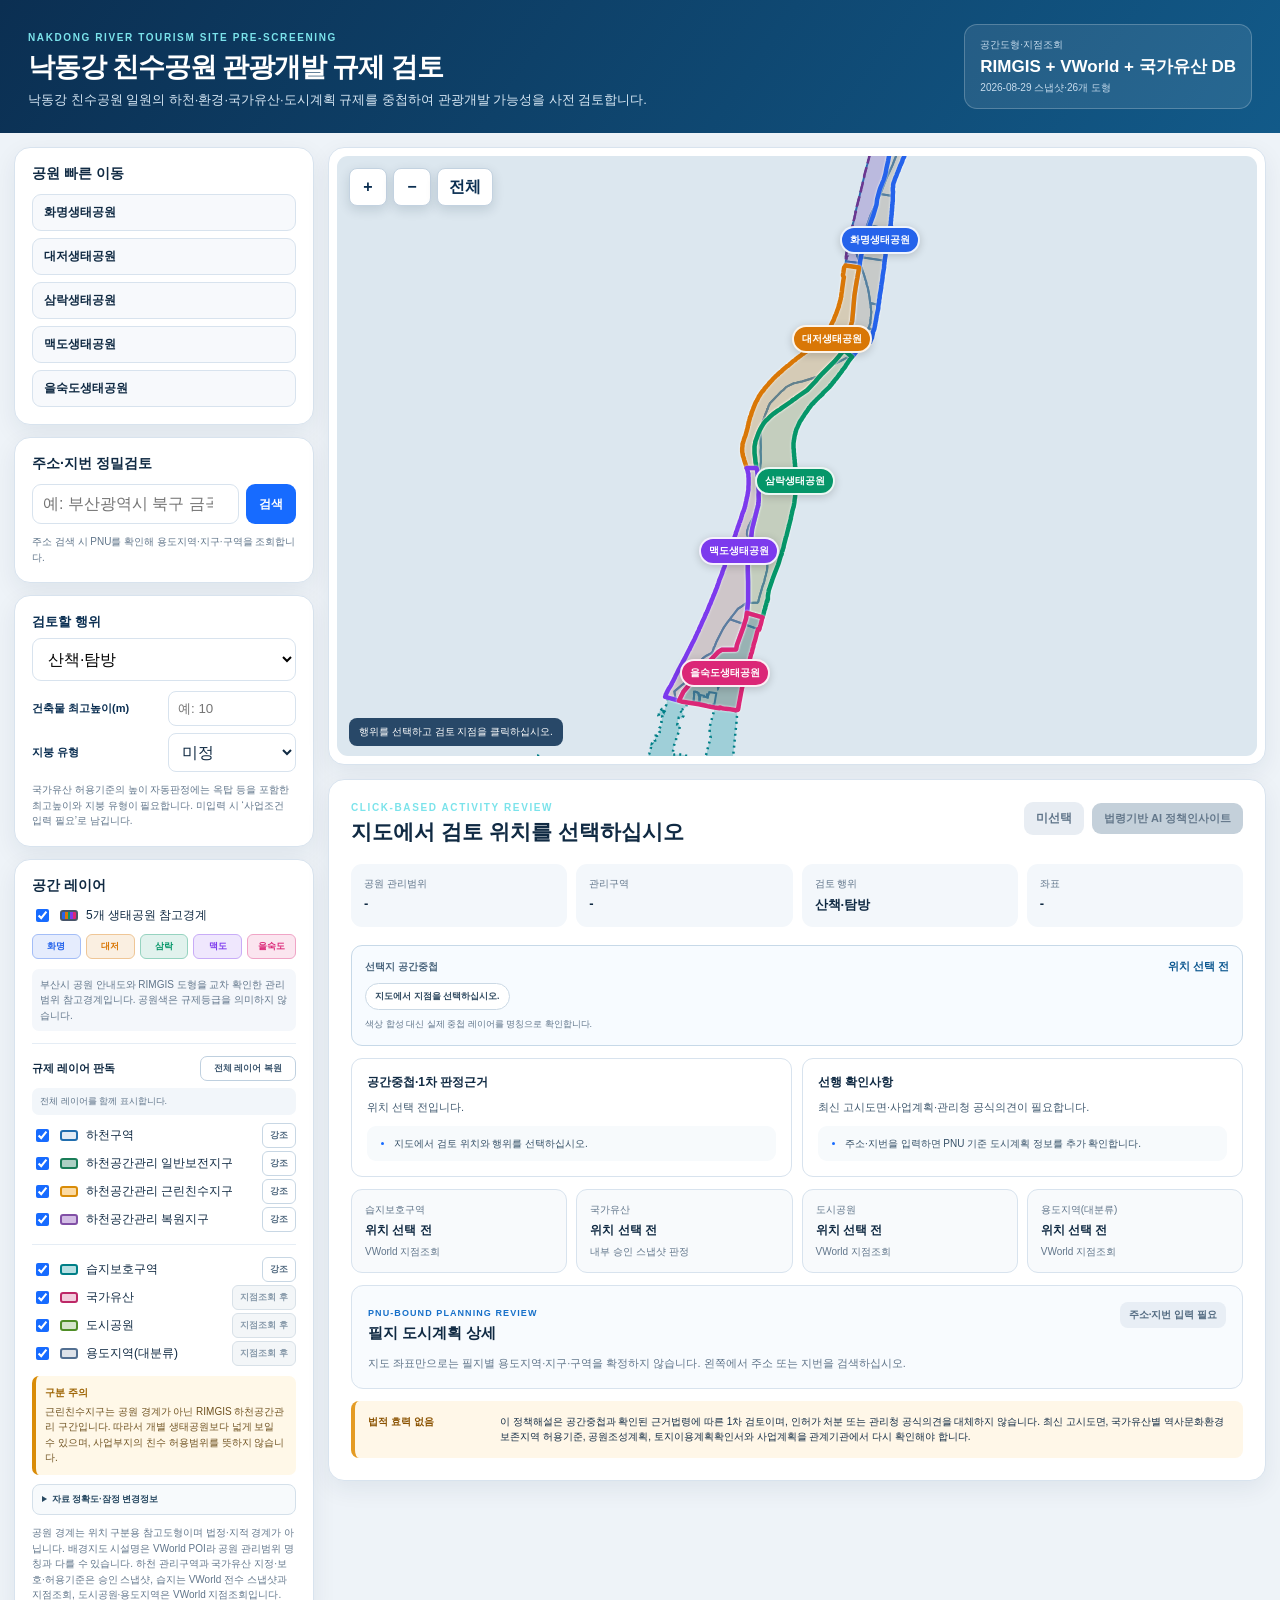
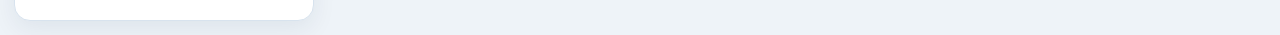
==== src/westbusan/tourism_dashboard/assets/river-map/index.html @ 9e6d9f7a "fix(river): synchronize park layer controls" ====
<!doctype html>
<html lang="ko">
<head>
  <meta charset="utf-8">
  <meta name="viewport" content="width=device-width, initial-scale=1">
  <title>낙동강 친수공원 관광개발 규제 검토</title>
  <link rel="stylesheet" href="map.css?v=20260829-park-layer-v16">
</head>
<body>
  <header class="page-head">
    <div>
      <p class="eyebrow">NAKDONG RIVER TOURISM SITE PRE-SCREENING</p>
      <h1>낙동강 친수공원 관광개발 규제 검토</h1>
      <p>낙동강 친수공원 일원의 하천·환경·국가유산·도시계획 규제를 중첩하여 관광개발 가능성을 사전 검토합니다.</p>
    </div>
    <div class="source-badge"><span>공간도형·지점조회</span><strong>RIMGIS + VWorld + 국가유산 DB</strong><small id="source-date">2026-08-28 RIMGIS 스냅샷</small></div>
  </header>

  <main class="workspace">
    <aside class="controls" aria-label="규제지도 검토조건">
      <section>
        <h2>공원 빠른 이동</h2>
        <div class="park-buttons" role="group" aria-label="낙동강 생태공원">
          <button type="button" data-park="hwamyeong" aria-pressed="false">화명생태공원</button>
          <button type="button" data-park="daejeo" aria-pressed="false">대저생태공원</button>
          <button type="button" data-park="samrak" aria-pressed="false">삼락생태공원</button>
          <button type="button" data-park="maekdo" aria-pressed="false">맥도생태공원</button>
          <button type="button" data-park="eulsukdo" aria-pressed="false">을숙도생태공원</button>
        </div>
      </section>

      <section>
        <h2>주소·지번 정밀검토</h2>
        <div class="parcel-search-row">
          <label class="sr-only" for="parcel-address">부산 주소 또는 지번</label>
          <input id="parcel-address" type="search" maxlength="160" placeholder="예: 부산광역시 북구 금곡동 1511-3">
          <button id="parcel-search" type="button">검색</button>
        </div>
        <p id="parcel-search-state" class="control-help" aria-live="polite">주소 검색 시 PNU를 확인해 용도지역·지구·구역을 조회합니다.</p>
      </section>

      <section>
        <label for="activity-select">검토할 행위</label>
        <select id="activity-select">
          <option value="walking">산책·탐방</option>
          <option value="ecology">생태관찰·복원</option>
          <option value="festival">축제·행사</option>
          <option value="sports">체육·레저</option>
          <option value="camping">야영·캠핑</option>
          <option value="food">판매·음식시설</option>
          <option value="culture">공연·문화시설</option>
          <option value="lodging">숙박시설</option>
          <option value="parking">주차장·진입도로</option>
        </select>
        <div class="project-fields">
          <label for="structure-height">건축물 최고높이(m)</label>
          <input id="structure-height" type="number" min="0" max="1000" step="0.1" inputmode="decimal" placeholder="예: 10">
          <label for="roof-type">지붕 유형</label>
          <select id="roof-type">
            <option value="unknown">미정</option>
            <option value="flat">평지붕</option>
            <option value="sloped">경사지붕</option>
          </select>
        </div>
        <p class="control-help">국가유산 허용기준의 높이 자동판정에는 옥탑 등을 포함한 최고높이와 지붕 유형이 필요합니다. 미입력 시 ‘사업조건 입력 필요’로 남깁니다.</p>
      </section>

      <section>
        <h2>공간 레이어</h2>
        <label class="layer-toggle"><input type="checkbox" data-park-boundary-layer="park_boundary" checked><i class="swatch park-boundaries"></i>5개 생태공원 참고경계</label>
        <div id="park-boundary-legend" class="park-boundary-legend" aria-label="생태공원 색상 범례">
          <span style="--park-color:#2563EB">화명</span>
          <span style="--park-color:#D97706">대저</span>
          <span style="--park-color:#059669">삼락</span>
          <span style="--park-color:#7C3AED">맥도</span>
          <span style="--park-color:#DB2777">을숙도</span>
        </div>
        <p class="control-help park-boundary-help">부산시 공원 안내도와 RIMGIS 도형을 교차 확인한 관리범위 참고경계입니다. 공원색은 규제등급을 의미하지 않습니다.</p>
        <div class="layer-divider" aria-hidden="true"></div>
        <div class="layer-readability-head"><strong>규제 레이어 판독</strong><button id="reset-layer-focus" type="button">전체 레이어 복원</button></div>
        <p id="layer-focus-status" class="layer-focus-status" role="status">전체 레이어를 함께 표시합니다.</p>
        <div class="layer-control-row"><label class="layer-toggle"><input type="checkbox" data-layer="river_area" checked><i class="swatch river"></i>하천구역</label><button type="button" class="layer-focus-button" data-focus-layer="river_area" aria-pressed="false" disabled>강조</button></div>
        <div class="layer-control-row"><label class="layer-toggle"><input type="checkbox" data-layer="general_conservation" checked><i class="swatch conservation"></i>하천공간관리 일반보전지구</label><button type="button" class="layer-focus-button" data-focus-layer="general_conservation" aria-pressed="false" disabled>강조</button></div>
        <div class="layer-control-row"><label class="layer-toggle"><input type="checkbox" data-layer="waterfront" checked><i class="swatch waterfront"></i>하천공간관리 근린친수지구</label><button type="button" class="layer-focus-button" data-focus-layer="waterfront" aria-pressed="false" disabled>강조</button></div>
        <div class="layer-control-row"><label class="layer-toggle"><input type="checkbox" data-layer="restoration" checked><i class="swatch restoration"></i>하천공간관리 복원지구</label><button type="button" class="layer-focus-button" data-focus-layer="restoration" aria-pressed="false" disabled>강조</button></div>
        <div class="layer-divider" aria-hidden="true"></div>
        <div class="layer-control-row"><label class="layer-toggle"><input type="checkbox" data-regulation-layer="wetland" checked><i class="swatch wetland"></i>습지보호구역</label><button type="button" class="layer-focus-button" data-focus-layer="wetland" data-point-layer="true" aria-pressed="false" disabled>지점조회 후</button></div>
        <div class="layer-control-row"><label class="layer-toggle"><input type="checkbox" data-regulation-layer="heritage" checked><i class="swatch heritage"></i>국가유산</label><button type="button" class="layer-focus-button" data-focus-layer="heritage" data-point-layer="true" aria-pressed="false" disabled>지점조회 후</button></div>
        <div class="layer-control-row"><label class="layer-toggle"><input type="checkbox" data-regulation-layer="urban_park" checked><i class="swatch urban-park"></i>도시공원</label><button type="button" class="layer-focus-button" data-focus-layer="urban_park" data-point-layer="true" aria-pressed="false" disabled>지점조회 후</button></div>
        <div class="layer-control-row"><label class="layer-toggle"><input type="checkbox" data-regulation-layer="land_use" checked><i class="swatch land-use"></i>용도지역(대분류)</label><button type="button" class="layer-focus-button" data-focus-layer="land_use" data-point-layer="true" aria-pressed="false" disabled>지점조회 후</button></div>
        <p class="control-help layer-meaning-warning"><strong>구분 주의</strong> 근린친수지구는 공원 경계가 아닌 RIMGIS 하천공간관리 구간입니다. 따라서 개별 생태공원보다 넓게 보일 수 있으며, 사업부지의 친수 허용범위를 뜻하지 않습니다.</p>
        <details class="source-status-details">
          <summary>자료 정확도·잠정 변경정보</summary>
          <p>RIMGIS 도형에는 기준일·고시번호가 없어 법정 최신도면과의 일치 여부를 확정할 수 없습니다. 복원지구는 현재 RIMGIS 1개 면도형을 표시합니다.</p>
          <p><strong>잠정 변경정보:</strong> 낙동강유역환경청 공고 제2024-84호에는 대저·맥도 일부의 친수거점 전환 등 변경 검토·반영 내용이 있으나 정확한 도형은 미확보 상태입니다. 화명 일원의 2024년 말 변경 보도도 도형 미확보로 지도에는 아직 합성하지 않았습니다.</p>
          <p>내부 검토에는 잠정정보를 문구로 사용하고, 최종 고시도형 확보 시 현재 스냅샷을 교체합니다. 습지는 환경부 고시 제2009-34호에 연결된 VWorld 전수경계를 중복 제거해 표시하며, 도시공원·용도지역은 지도 지점 선택 후 반환된 도형만 표시합니다.</p>
        </details>
        <p class="control-help">공원 경계는 위치 구분용 참고도형이며 법정·지적 경계가 아닙니다. 배경지도 시설명은 VWorld POI라 공원 관리범위 명칭과 다를 수 있습니다. 하천 관리구역과 국가유산 지정·보호·허용기준은 승인 스냅샷, 습지는 VWorld 전수 스냅샷과 지점조회, 도시공원·용도지역은 VWorld 지점조회입니다.</p>
      </section>
    </aside>

    <section class="map-column">
      <div class="map-shell">
        <div class="map-toolbar" aria-label="지도 조작">
          <button id="zoom-in" type="button" aria-label="확대">+</button>
          <button id="zoom-out" type="button" aria-label="축소">−</button>
          <button id="zoom-reset" type="button">전체</button>
        </div>
        <div id="river-map" data-tile-template="/tourism/api/vworld/tiles/{z}/{x}/{y}.png" tabindex="0" aria-label="낙동강 생태공원 규제지도">
          <div id="tile-layer" aria-hidden="true"></div>
          <svg id="river-overlay" aria-hidden="true"></svg>
          <svg id="park-boundary-overlay" aria-hidden="true"></svg>
          <svg id="external-regulation-overlay" aria-hidden="true"></svg>
          <div id="park-labels" aria-hidden="true"></div>
          <div id="click-marker" hidden aria-hidden="true"></div>
          <p class="map-instruction">행위를 선택하고 검토 지점을 클릭하십시오.</p>
        </div>
      </div>

      <section class="assessment" aria-live="polite">
        <div class="assessment-head">
          <div><p class="eyebrow">CLICK-BASED ACTIVITY REVIEW</p><h2 id="assessment-title">지도에서 검토 위치를 선택하십시오</h2></div>
          <div class="assessment-actions"><strong id="assessment-grade" class="grade idle">미선택</strong><button id="policy-insight-button" type="button" disabled>법령기반 AI 정책인사이트</button></div>
        </div>
        <div class="assessment-facts">
          <div><span>공원 관리범위</span><strong id="selected-park">-</strong></div>
          <div><span>관리구역</span><strong id="selected-zone">-</strong></div>
          <div><span>검토 행위</span><strong id="selected-activity">산책·탐방</strong></div>
          <div><span>좌표</span><strong id="selected-coordinate">-</strong></div>
        </div>
        <section id="overlap-summary" class="overlap-summary" aria-labelledby="overlap-summary-title">
          <div class="overlap-summary-head"><span id="overlap-summary-title">선택지 공간중첩</span><strong id="overlap-count">위치 선택 전</strong></div>
          <div id="overlap-badges" class="overlap-badges"><span class="overlap-empty">지도에서 지점을 선택하십시오.</span></div>
          <p id="overlap-summary-note">색상 합성 대신 실제 중첩 레이어를 명칭으로 확인합니다.</p>
        </section>
        <div class="assessment-copy">
          <div><h3>공간중첩·1차 판정근거</h3><p id="assessment-reason">위치 선택 전입니다.</p><ul id="assessment-basis-list" class="assessment-support-list"><li>지도에서 검토 위치와 행위를 선택하십시오.</li></ul></div>
          <div><h3>선행 확인사항</h3><p id="assessment-next">최신 고시도면·사업계획·관리청 공식의견이 필요합니다.</p><ul id="assessment-check-list" class="assessment-support-list"><li>주소·지번을 입력하면 PNU 기준 도시계획 정보를 추가 확인합니다.</li></ul></div>
        </div>
        <div id="regulation-results" class="regulation-results" aria-label="규제별 교차조회 결과">
          <article data-regulation-result="wetland"><span>습지보호구역</span><strong>위치 선택 전</strong><small>VWorld 지점조회</small></article>
          <article data-regulation-result="heritage"><span>국가유산</span><strong>위치 선택 전</strong><small>내부 승인 스냅샷 판정</small></article>
          <article data-regulation-result="urban_park"><span>도시공원</span><strong>위치 선택 전</strong><small>VWorld 지점조회</small></article>
          <article data-regulation-result="land_use"><span>용도지역(대분류)</span><strong>위치 선택 전</strong><small>VWorld 지점조회</small></article>
        </div>
        <section class="parcel-planning" aria-labelledby="parcel-planning-title">
          <div class="parcel-planning-head"><div><span>PNU-BOUND PLANNING REVIEW</span><h3 id="parcel-planning-title">필지 도시계획 상세</h3></div><strong id="parcel-planning-status">주소·지번 입력 필요</strong></div>
          <div id="parcel-planning-results" class="parcel-planning-results"><p>지도 좌표만으로는 필지별 용도지역·지구·구역을 확정하지 않습니다. 왼쪽에서 주소 또는 지번을 검색하십시오.</p></div>
        </section>
        <section id="policy-insight-panel" class="policy-insight" aria-labelledby="policy-insight-title" hidden>
          <div class="policy-insight-head"><div><span>POLICY INTERPRETATION + VERIFIED LEGAL BASIS</span><h3 id="policy-insight-title">선택지 정책인사이트</h3></div><strong id="policy-insight-status">대기</strong></div>
          <div id="policy-evidence-summary" class="policy-evidence-summary">공간중첩 판정과 검토 행위를 기준으로 법령 근거를 연결합니다.</div>
          <p id="policy-insight-copy">AI 정책인사이트 버튼을 누르면 공간판정 등급은 유지하고, 법령 근거·대안·협의사항을 추가 설명합니다.</p>
          <div class="policy-insight-grid"><div><h4>정책 판단 지원</h4><ul id="policy-options"></ul></div><div><h4>선행 확인·협의</h4><ul id="required-consultations"></ul></div></div>
          <div id="legal-source-links" class="legal-source-links"></div>
          <p id="policy-insight-limit" class="policy-insight-limit"></p>
        </section>
        <div class="legal-note"><strong>법적 효력 없음</strong><span>이 정책해설은 공간중첩과 확인된 근거법령에 따른 1차 검토이며, 인허가 처분 또는 관리청 공식의견을 대체하지 않습니다. 최신 고시도면, 국가유산별 역사문화환경 보존지역 허용기준, 공원조성계획, 토지이용계획확인서와 사업계획을 관계기관에서 다시 확인해야 합니다.</span></div>
      </section>
    </section>
  </main>

  <script src="map.js?v=20260829-park-layer-v16"></script>
</body>
</html>
---- src/westbusan/tourism_dashboard/assets/river-map/map.css ----
:root{--ink:#102a43;--navy:#0b2f52;--blue:#176bff;--cyan:#1aa8b8;--line:#d8e3ee;--muted:#60758a;--bg:#eef3f8;--card:#fff;--warn:#b96d00;--bad:#b42318;--good:#087e63}*{box-sizing:border-box}html,body{margin:0;min-height:100%;background:var(--bg);color:var(--ink);font-family:Pretendard,"Noto Sans KR","Malgun Gothic",sans-serif}button,select{font:inherit}.page-head{display:flex;justify-content:space-between;align-items:flex-end;gap:24px;padding:24px 28px;background:linear-gradient(125deg,#0b2f52,#125a89);color:#fff}.eyebrow{margin:0;color:#7be3eb;font-size:10px;font-weight:900;letter-spacing:.16em}.page-head h1{margin:6px 0;font-size:27px;letter-spacing:-.04em}.page-head>div>p:last-child{max-width:850px;margin:0;color:#d8e8f5;font-size:13px}.source-badge{min-width:190px;padding:13px 15px;border:1px solid rgba(255,255,255,.22);border-radius:13px;background:rgba(255,255,255,.09)}.source-badge span,.source-badge small{display:block;color:#c8dced;font-size:10px}.source-badge strong{display:block;margin:3px 0;font-size:17px}.workspace{display:grid;grid-template-columns:300px minmax(0,1fr);gap:14px;padding:14px}.controls{display:grid;align-content:start;gap:12px}.controls section,.assessment,.map-shell{border:1px solid var(--line);border-radius:16px;background:#fff;box-shadow:0 8px 24px rgba(16,42,67,.07)}.controls section{padding:17px}.controls h2{margin:0 0 11px;font-size:14px}.controls label[for="activity-select"]{display:block;margin-bottom:7px;color:var(--navy);font-size:13px;font-weight:900}.controls select{width:100%;padding:11px;border:1px solid var(--line);border-radius:9px;background:#fff}.park-buttons{display:grid;grid-template-columns:1fr;gap:7px}.park-buttons button{padding:9px 11px;border:1px solid var(--line);border-radius:9px;background:#f7f9fc;color:var(--ink);font-size:12px;font-weight:800;text-align:left;cursor:pointer}.park-buttons button:hover,.park-buttons button.is-active{border-color:#6fa6ff;background:#eaf2ff;color:#0f5bc0}.control-help{margin:10px 0 0;color:var(--muted);font-size:10px;line-height:1.55}.layer-toggle{display:flex;align-items:center;gap:8px;margin:9px 0;font-size:12px;cursor:pointer}.layer-toggle input{accent-color:var(--blue)}.layer-divider{height:1px;margin:12px 0;background:#e5edf5}.swatch{width:18px;height:11px;border-radius:3px;border:2px solid transparent}.swatch.river{background:rgba(33,110,174,.13);border-color:#216eae}.swatch.conservation{background:rgba(26,125,88,.36);border-color:#1a7d58}.swatch.waterfront{background:rgba(245,166,35,.42);border-color:#d98c08}.swatch.restoration{background:rgba(146,89,189,.4);border-color:#8150a6}.swatch.wetland{background:rgba(0,145,153,.28);border-color:#007f87}.swatch.heritage{background:rgba(201,46,113,.24);border-color:#bd2867}.swatch.urban-park{background:rgba(91,155,49,.26);border-color:#4f8e26}.swatch.land-use{background:rgba(84,112,145,.20);border-color:#526f91}.map-column{min-width:0}.map-shell{padding:8px}.map-toolbar{display:flex;gap:6px;position:absolute;z-index:7;margin:12px}.map-toolbar button{min-width:38px;height:38px;padding:0 11px;border:1px solid #c3d2e0;border-radius:8px;background:#fff;color:var(--navy);font-weight:900;box-shadow:0 4px 12px rgba(16,42,67,.14);cursor:pointer}#river-map{position:relative;height:600px;overflow:hidden;border-radius:11px;background:#dce7ef;cursor:crosshair;touch-action:none}#tile-layer,#river-overlay,#external-regulation-overlay,#park-labels{position:absolute;inset:0}#tile-layer img{position:absolute;width:256px;height:256px;user-select:none}#river-overlay,#external-regulation-overlay{width:100%;height:100%;overflow:visible;pointer-events:none}.zone-feature,.external-feature{vector-effect:non-scaling-stroke;transition:opacity .15s}.zone-river_area{fill:rgba(33,110,174,.10);stroke:#216eae;stroke-width:2}.zone-general_conservation{fill:rgba(26,125,88,.36);stroke:#146648;stroke-width:1.5}.zone-waterfront{fill:rgba(245,166,35,.42);stroke:#cf8200;stroke-width:1.5}.zone-restoration{fill:rgba(146,89,189,.4);stroke:#714394;stroke-width:1.5}.external-wetland{fill:rgba(0,145,153,.28);stroke:#007f87;stroke-width:2.5}.external-heritage{fill:rgba(201,46,113,.24);stroke:#bd2867;stroke-width:2.5;stroke-dasharray:8 4}.external-urban_park{fill:rgba(91,155,49,.26);stroke:#4f8e26;stroke-width:2}.external-land_use{fill:rgba(84,112,145,.13);stroke:#526f91;stroke-width:1.5;stroke-dasharray:3 3}.zone-feature.is-hidden,.external-feature.is-hidden{display:none}.park-label{position:absolute;transform:translate(-50%,-50%);padding:5px 8px;border-radius:999px;background:rgba(11,47,82,.88);color:#fff;font-size:10px;font-weight:900;white-space:nowrap;pointer-events:none;box-shadow:0 2px 8px rgba(0,0,0,.18)}#click-marker{position:absolute;width:18px;height:18px;transform:translate(-50%,-50%);border:4px solid #fff;border-radius:50%;background:#e34d59;box-shadow:0 0 0 2px #9c2430,0 3px 12px rgba(0,0,0,.3);z-index:8}.map-instruction{position:absolute;left:12px;bottom:10px;margin:0;padding:7px 10px;border-radius:8px;background:rgba(11,47,82,.86);color:#fff;font-size:10px;pointer-events:none}.assessment{margin-top:14px;padding:22px}.assessment-head{display:flex;align-items:flex-start;justify-content:space-between;gap:18px}.assessment-head h2{margin:5px 0 0;font-size:21px}.grade{padding:8px 12px;border-radius:9px;font-size:12px;white-space:nowrap}.grade.idle{background:#e8edf3;color:#60758a}.grade.conditional{background:#fff0d6;color:#9a5b00}.grade.principally_restricted{background:#fee5e5;color:#a11d18}.grade.outside_scope{background:#e8eef5;color:#435c75}.assessment-facts{display:grid;grid-template-columns:repeat(4,1fr);gap:9px;margin:18px 0}.assessment-facts div{padding:13px;border-radius:11px;background:#f3f7fb}.assessment-facts span{display:block;color:var(--muted);font-size:10px}.assessment-facts strong{display:block;margin-top:5px;font-size:13px}.assessment-copy{display:grid;grid-template-columns:1fr 1fr;gap:10px}.assessment-copy div{padding:15px;border:1px solid var(--line);border-radius:11px}.assessment-copy h3{margin:0 0 7px;font-size:12px}.assessment-copy p{margin:0;color:#415a70;font-size:11px;line-height:1.65}.regulation-results{display:grid;grid-template-columns:repeat(4,minmax(0,1fr));gap:9px;margin-top:12px}.regulation-results article{min-width:0;padding:13px;border:1px solid var(--line);border-radius:11px;background:#f8fafc}.regulation-results article.is-loading{opacity:.68}.regulation-results article.is-matched{border-color:#f0b3c9;background:#fff7fa}.regulation-results article.is-clear{border-color:#bfe4d7;background:#f5fcf9}.regulation-results article.is-missing{border-color:#f0cf98;background:#fff9ee}.regulation-results span,.regulation-results small{display:block;color:var(--muted);font-size:10px}.regulation-results strong{display:block;overflow-wrap:anywhere;margin:5px 0;font-size:12px;line-height:1.45}.legal-note{display:grid;grid-template-columns:120px 1fr;gap:12px;margin-top:12px;padding:13px;border-left:4px solid #e49b24;border-radius:8px;background:#fff7e8;font-size:10px;line-height:1.55}.legal-note strong{color:#8a5200}
@media (max-width: 980px){.workspace{grid-template-columns:240px minmax(0,1fr)}#river-map{height:560px}.assessment-facts,.regulation-results{grid-template-columns:1fr 1fr}}
@media (max-width: 760px){.page-head{align-items:flex-start;flex-direction:column;padding:19px}.page-head h1{font-size:22px}.source-badge{width:100%}.workspace{grid-template-columns:1fr;padding:9px}.controls{grid-template-columns:1fr}.park-buttons{grid-template-columns:1fr 1fr}#river-map{height:58vh;min-height:410px}.assessment{padding:17px}.assessment-head{align-items:flex-start;flex-direction:column}.assessment-copy{grid-template-columns:1fr}.legal-note{grid-template-columns:1fr}.map-instruction{right:10px;text-align:center}}
.project-fields{display:grid;grid-template-columns:1fr 1fr;gap:7px 8px;margin-top:10px}.project-fields label{align-self:center;color:var(--navy);font-size:11px;font-weight:800}.project-fields input,.project-fields select{min-width:0;width:100%;padding:9px;border:1px solid var(--line);border-radius:8px;background:#fff;color:var(--ink)}
@media (max-width: 440px){.park-buttons{grid-template-columns:1fr}.assessment-facts,.regulation-results{grid-template-columns:1fr 1fr}.assessment-facts strong{font-size:11px}}

#park-boundary-overlay{position:absolute;inset:0;width:100%;height:100%;overflow:visible;pointer-events:none}.park-boundary{vector-effect:non-scaling-stroke;fill-opacity:.08;stroke-width:4;stroke-linejoin:round;transition:fill-opacity .16s,opacity .16s,stroke-width .16s}.park-boundary.is-active{fill-opacity:.18;stroke-width:6}.park-boundary.is-muted{opacity:.32}.park-boundary.is-hidden{display:none}.swatch.park-boundaries{border-color:#475569;background:linear-gradient(90deg,#2563EB 0 20%,#D97706 20% 40%,#059669 40% 60%,#7C3AED 60% 80%,#DB2777 80%)}.park-boundary-legend{display:grid;grid-template-columns:repeat(5,minmax(0,1fr));gap:5px;margin:8px 0}.park-boundary-legend span{min-width:0;padding:5px 3px;border:1px solid color-mix(in srgb,var(--park-color) 42%,white);border-radius:6px;background:color-mix(in srgb,var(--park-color) 12%,white);color:var(--park-color);font-size:9px;font-weight:900;text-align:center}.park-boundary-help{padding:8px;border-radius:7px;background:#f4f7fb}.park-label{border:2px solid rgba(255,255,255,.92)}

@media (max-width: 440px){.park-boundary-legend{grid-template-columns:repeat(3,minmax(0,1fr))}}
.sr-only{position:absolute!important;width:1px!important;height:1px!important;padding:0!important;margin:-1px!important;overflow:hidden!important;clip:rect(0,0,0,0)!important;white-space:nowrap!important;border:0!important}.parcel-search-row{display:grid;grid-template-columns:minmax(0,1fr) auto;gap:7px}.parcel-search-row input{min-width:0;width:100%;padding:10px;border:1px solid var(--line);border-radius:9px;color:var(--ink);font:inherit}.parcel-search-row button{padding:0 13px;border:0;border-radius:9px;background:var(--blue);color:#fff;font-size:12px;font-weight:900;cursor:pointer}.parcel-search-row button:disabled{opacity:.55;cursor:wait}.parcel-planning{margin-top:12px;padding:16px;border:1px solid var(--line);border-radius:12px;background:#f8fbfe}.parcel-planning-head{display:flex;align-items:flex-start;justify-content:space-between;gap:12px}.parcel-planning-head span{color:#1770c9;font-size:9px;font-weight:900;letter-spacing:.12em}.parcel-planning-head h3{margin:4px 0 0;font-size:15px}.parcel-planning-head>strong{padding:6px 9px;border-radius:8px;background:#e8eef5;color:#526a80;font-size:10px}.parcel-planning-head>strong.is-restricted{background:#fee5e5;color:#a11d18}.parcel-planning-head>strong.is-conditional{background:#fff0d6;color:#9a5b00}.parcel-planning-results{margin-top:11px}.parcel-planning-results>p{margin:0;color:var(--muted);font-size:11px;line-height:1.65}.planning-designations{display:flex;flex-wrap:wrap;gap:6px;margin-bottom:10px}.planning-designations span{padding:6px 8px;border:1px solid #cbdbea;border-radius:999px;background:#fff;color:#35536d;font-size:10px;font-weight:800}.planning-grid{display:grid;grid-template-columns:repeat(3,minmax(0,1fr));gap:7px}.planning-grid div{padding:10px;border-radius:9px;background:#fff}.planning-grid span{display:block;color:var(--muted);font-size:9px}.planning-grid strong{display:block;margin-top:3px;font-size:11px}.planning-copy{display:grid;grid-template-columns:1fr 1fr;gap:8px;margin-top:9px}.planning-copy p{margin:0;padding:10px;border-radius:9px;background:#fff;color:#415a70;font-size:10px;line-height:1.55}@media (max-width:760px){.parcel-planning-head{flex-direction:column}.planning-grid{grid-template-columns:1fr 1fr}.planning-copy{grid-template-columns:1fr}}
html,body{overflow-x:hidden}.page-head>div,.controls,.controls section,.map-column{min-width:0}.source-badge strong{overflow-wrap:anywhere}.project-fields{grid-template-columns:minmax(0,1fr) minmax(0,1fr)}@media (max-width:440px){.parcel-search-row{grid-template-columns:minmax(0,1fr) 56px}.parcel-search-row button{padding:0 8px}.parcel-search-row input{font-size:12px}}
.assessment-actions{display:flex;align-items:center;gap:8px}.assessment-actions button{padding:8px 12px;border:0;border-radius:9px;background:#0b6f85;color:#fff;font-size:11px;font-weight:900;cursor:pointer;white-space:nowrap}.assessment-actions button:disabled{background:#c4d0da;color:#64788b;cursor:wait}.policy-insight{margin-top:12px;padding:16px;border:1px solid #b9dfe5;border-radius:12px;background:linear-gradient(135deg,#f3fbfc,#f8fbff)}.policy-insight[hidden]{display:none}.policy-insight-head{display:flex;align-items:flex-start;justify-content:space-between;gap:12px}.policy-insight-head span{color:#087889;font-size:9px;font-weight:900;letter-spacing:.12em}.policy-insight-head h3{margin:4px 0 0;font-size:16px}.policy-insight-head>strong{padding:6px 9px;border-radius:8px;background:#dff3f5;color:#086878;font-size:10px}.policy-insight>p{margin:12px 0;color:#334f65;font-size:11px;line-height:1.7}.policy-insight-grid{display:grid;grid-template-columns:1fr 1fr;gap:9px}.policy-insight-grid>div{padding:12px;border:1px solid #d4e7ed;border-radius:10px;background:#fff}.policy-insight-grid h4{margin:0 0 7px;font-size:11px}.policy-insight-grid ul{margin:0;padding-left:18px;color:#415a70;font-size:10px;line-height:1.65}.legal-source-links{display:flex;flex-wrap:wrap;gap:6px;margin-top:10px}.legal-source-links a{padding:6px 8px;border-radius:999px;background:#e6f1ff;color:#0f5fbf;font-size:9px;font-weight:800;text-decoration:none}.policy-insight-limit{padding-top:10px;border-top:1px solid #d4e7ed;color:#6c7f90!important;font-size:9px!important}@media (max-width:760px){.assessment-actions{width:100%;justify-content:space-between}.policy-insight-grid{grid-template-columns:1fr}}

.layer-readability-head{display:flex;align-items:center;justify-content:space-between;gap:8px;margin-bottom:7px}.layer-readability-head strong{font-size:11px}.layer-readability-head button{padding:5px 8px;border:1px solid #bfd0df;border-radius:7px;background:#fff;color:#3e5870;font-size:9px;font-weight:900;cursor:pointer}.layer-readability-head button:disabled{opacity:.48;cursor:default}.layer-focus-status{margin:0 0 8px;padding:7px 8px;border-radius:7px;background:#f2f6fa;color:#60758a;font-size:9px;line-height:1.45}.layer-focus-status.is-active{background:#eaf2ff;color:#0f5bc0;font-weight:800}.layer-control-row{display:grid;grid-template-columns:minmax(0,1fr) auto;align-items:center;gap:6px;margin:3px 0}.layer-control-row .layer-toggle{min-width:0;margin:3px 0}.layer-focus-button{padding:5px 7px;border:1px solid #c8d7e4;border-radius:6px;background:#fff;color:#526a80;font-size:9px;font-weight:900;cursor:pointer}.layer-focus-button:hover,.layer-focus-button.is-active{border-color:#176bff;background:#176bff;color:#fff}.zone-feature,.external-feature{transition:fill .16s,fill-opacity .16s,stroke-opacity .16s,stroke-width .16s,opacity .16s}.zone-feature.is-context-layer,.external-feature.is-context-layer{fill:transparent!important;fill-opacity:0!important;stroke-opacity:.3!important;stroke-width:1.25!important}.zone-feature.is-focus-layer,.external-feature.is-focus-layer{fill-opacity:1!important;stroke-opacity:1!important;stroke-width:4!important;filter:drop-shadow(0 1px 2px rgba(11,47,82,.35))}.zone-river_area.is-focus-layer{fill:rgba(33,110,174,.38)}.zone-general_conservation.is-focus-layer{fill:rgba(26,125,88,.52)}.zone-waterfront.is-focus-layer{fill:rgba(245,166,35,.58)}.zone-restoration.is-focus-layer{fill:rgba(146,89,189,.54)}.external-wetland.is-focus-layer{fill:rgba(0,145,153,.46)}.external-heritage.is-focus-layer{fill:rgba(201,46,113,.42)}.external-urban_park.is-focus-layer{fill:rgba(91,155,49,.45)}.external-land_use.is-focus-layer{fill:rgba(84,112,145,.38)}.park-boundary.is-regulation-context{fill-opacity:0;stroke-width:3;opacity:.58}.overlap-summary{margin:0 0 12px;padding:13px;border:1px solid #c7d9e8;border-radius:11px;background:#f7fbff}.overlap-summary-head{display:flex;align-items:center;justify-content:space-between;gap:12px}.overlap-summary-head span{color:#4a657d;font-size:10px;font-weight:800}.overlap-summary-head strong{color:#0b568f;font-size:11px}.overlap-badges{display:flex;flex-wrap:wrap;gap:6px;margin-top:9px}.overlap-badge,.overlap-empty{display:inline-flex;align-items:center;min-height:27px;padding:6px 9px;border:1px solid #cbd9e5;border-radius:999px;background:#fff;color:#314b61;font-size:9px;font-weight:900;line-height:1.35}.overlap-badge{cursor:pointer;text-align:left}.overlap-badge:hover,.overlap-badge:focus-visible{outline:2px solid #176bff;outline-offset:1px}.overlap-river_area{border-color:#216eae;color:#175887}.overlap-general_conservation{border-color:#1a7d58;color:#146648}.overlap-waterfront{border-color:#d98c08;color:#9c6200}.overlap-restoration{border-color:#8150a6;color:#714394}.overlap-wetland{border-color:#007f87;color:#00717a}.overlap-heritage{border-color:#bd2867;color:#a9205b}.overlap-urban_park{border-color:#4f8e26;color:#41761f}.overlap-land_use{border-color:#526f91;color:#435f7e}.overlap-summary>p{margin:8px 0 0;color:#60758a;font-size:9px;line-height:1.5}
@media (max-width:440px){.layer-focus-button{min-width:48px}.overlap-summary-head{align-items:flex-start;flex-direction:column;gap:3px}}

/* v11: regulation layers are interpreted one at a time instead of colour blending. */
.zone-waterfront{fill:rgba(245,166,35,.20);stroke:#c77700;stroke-width:2}.zone-restoration{fill:rgba(146,89,189,.26);stroke:#6d368f;stroke-width:2.5;stroke-dasharray:11 4}.external-wetland{stroke-dasharray:2 4}.external-heritage{stroke-dasharray:11 4 2 4}.external-urban_park{stroke-dasharray:8 3}.external-land_use{stroke-dasharray:3 3}.layer-focus-button:disabled{border-color:#d8e1e8;background:#f3f6f8;color:#8a9cac;cursor:not-allowed}.layer-focus-button:disabled:hover{border-color:#d8e1e8;background:#f3f6f8;color:#8a9cac}.layer-meaning-warning{padding:9px;border-left:4px solid #d98c08;border-radius:7px;background:#fff8e8;color:#6f5220}.layer-meaning-warning strong{display:block;margin-bottom:3px;color:#9c6200}.source-status-details{margin-top:9px;border:1px solid #d4e0ea;border-radius:8px;background:#f7fafc;color:#526a80;font-size:9px;line-height:1.55}.source-status-details summary{padding:8px 9px;color:#284962;font-weight:900;cursor:pointer}.source-status-details p{margin:0;padding:0 9px 8px}.source-status-details strong{color:#9c6200}#tile-layer{transition:opacity .18s,filter .18s}#river-map.has-focused-layer #tile-layer{opacity:.44;filter:grayscale(.5) saturate(.55) contrast(.82)}#river-map.has-focused-layer .zone-feature.is-context-layer,#river-map.has-focused-layer .external-feature.is-context-layer{opacity:0!important;stroke-opacity:0!important;pointer-events:none}#river-map.has-focused-layer .zone-feature.is-focus-layer,#river-map.has-focused-layer .external-feature.is-focus-layer{fill-opacity:1!important;stroke-opacity:1!important;stroke-width:5.5!important;stroke-linejoin:round;filter:drop-shadow(0 0 2px #fff) drop-shadow(0 2px 5px rgba(11,47,82,.58))}#river-map.has-focused-layer .zone-river_area.is-focus-layer{fill:rgba(33,110,174,.42)}#river-map.has-focused-layer .zone-general_conservation.is-focus-layer{fill:rgba(26,125,88,.60)}#river-map.has-focused-layer .zone-waterfront.is-focus-layer{fill:rgba(255,174,24,.72)}#river-map.has-focused-layer .zone-restoration.is-focus-layer{fill:rgba(153,78,199,.70);stroke:#5f1d86;stroke-dasharray:13 5}#river-map.has-focused-layer .external-wetland.is-focus-layer{fill:rgba(0,164,173,.62)}#river-map.has-focused-layer .external-heritage.is-focus-layer{fill:rgba(218,36,117,.56)}#river-map.has-focused-layer .external-urban_park.is-focus-layer{fill:rgba(82,164,31,.58)}#river-map.has-focused-layer .external-land_use.is-focus-layer{fill:rgba(71,103,144,.52)}#river-map.has-focused-layer .park-boundary.is-regulation-context{fill-opacity:0;stroke-opacity:.08;opacity:.08}#river-map.has-focused-layer .park-label{opacity:.12}#park-labels{z-index:6;pointer-events:none}.focus-feature-label{position:absolute;transform:translate(-50%,-50%);max-width:220px;padding:7px 10px;border:2px solid #fff;border-radius:9px;background:rgba(11,47,82,.94);color:#fff;font-size:10px;font-weight:900;line-height:1.3;text-align:center;white-space:normal;box-shadow:0 3px 12px rgba(0,0,0,.34);pointer-events:none}
@media (max-width:440px){.focus-feature-label{max-width:150px;padding:6px 8px;font-size:9px}.source-status-details{font-size:9px}}

.assessment-support-list{display:grid;gap:6px;margin:10px 0 0;padding:10px 10px 10px 27px;border-radius:9px;background:#f7fafc;color:#355067;font-size:10px;line-height:1.55}.assessment-support-list li::marker{color:#176bff;font-weight:900}.policy-evidence-summary{margin-top:12px;padding:10px 12px;border-left:4px solid #0b6f85;border-radius:8px;background:#eaf7f8;color:#285465;font-size:10px;font-weight:700;line-height:1.55}.layer-readability-head button{min-width:96px}.layer-readability-head button:not(:disabled):hover{border-color:#176bff;background:#eaf2ff;color:#0f5bc0}
@media (max-width:440px){.assessment-support-list{padding-left:25px}.assessment-actions{align-items:stretch;flex-direction:column}.assessment-actions button{width:100%}.policy-evidence-summary{font-size:9px}}

/* v15: keep the five park reference boundaries readable during regulation focus. */
#park-boundary-overlay{z-index:5}.park-boundary{stroke-width:4.5;filter:drop-shadow(0 0 1px rgba(255,255,255,.96))}.park-boundary.is-muted{opacity:.42}#river-map.has-focused-layer .park-boundary.is-regulation-context{fill-opacity:.03;stroke-opacity:.72;stroke-width:4.5;opacity:.78}#river-map.has-focused-layer .park-label{opacity:.86}
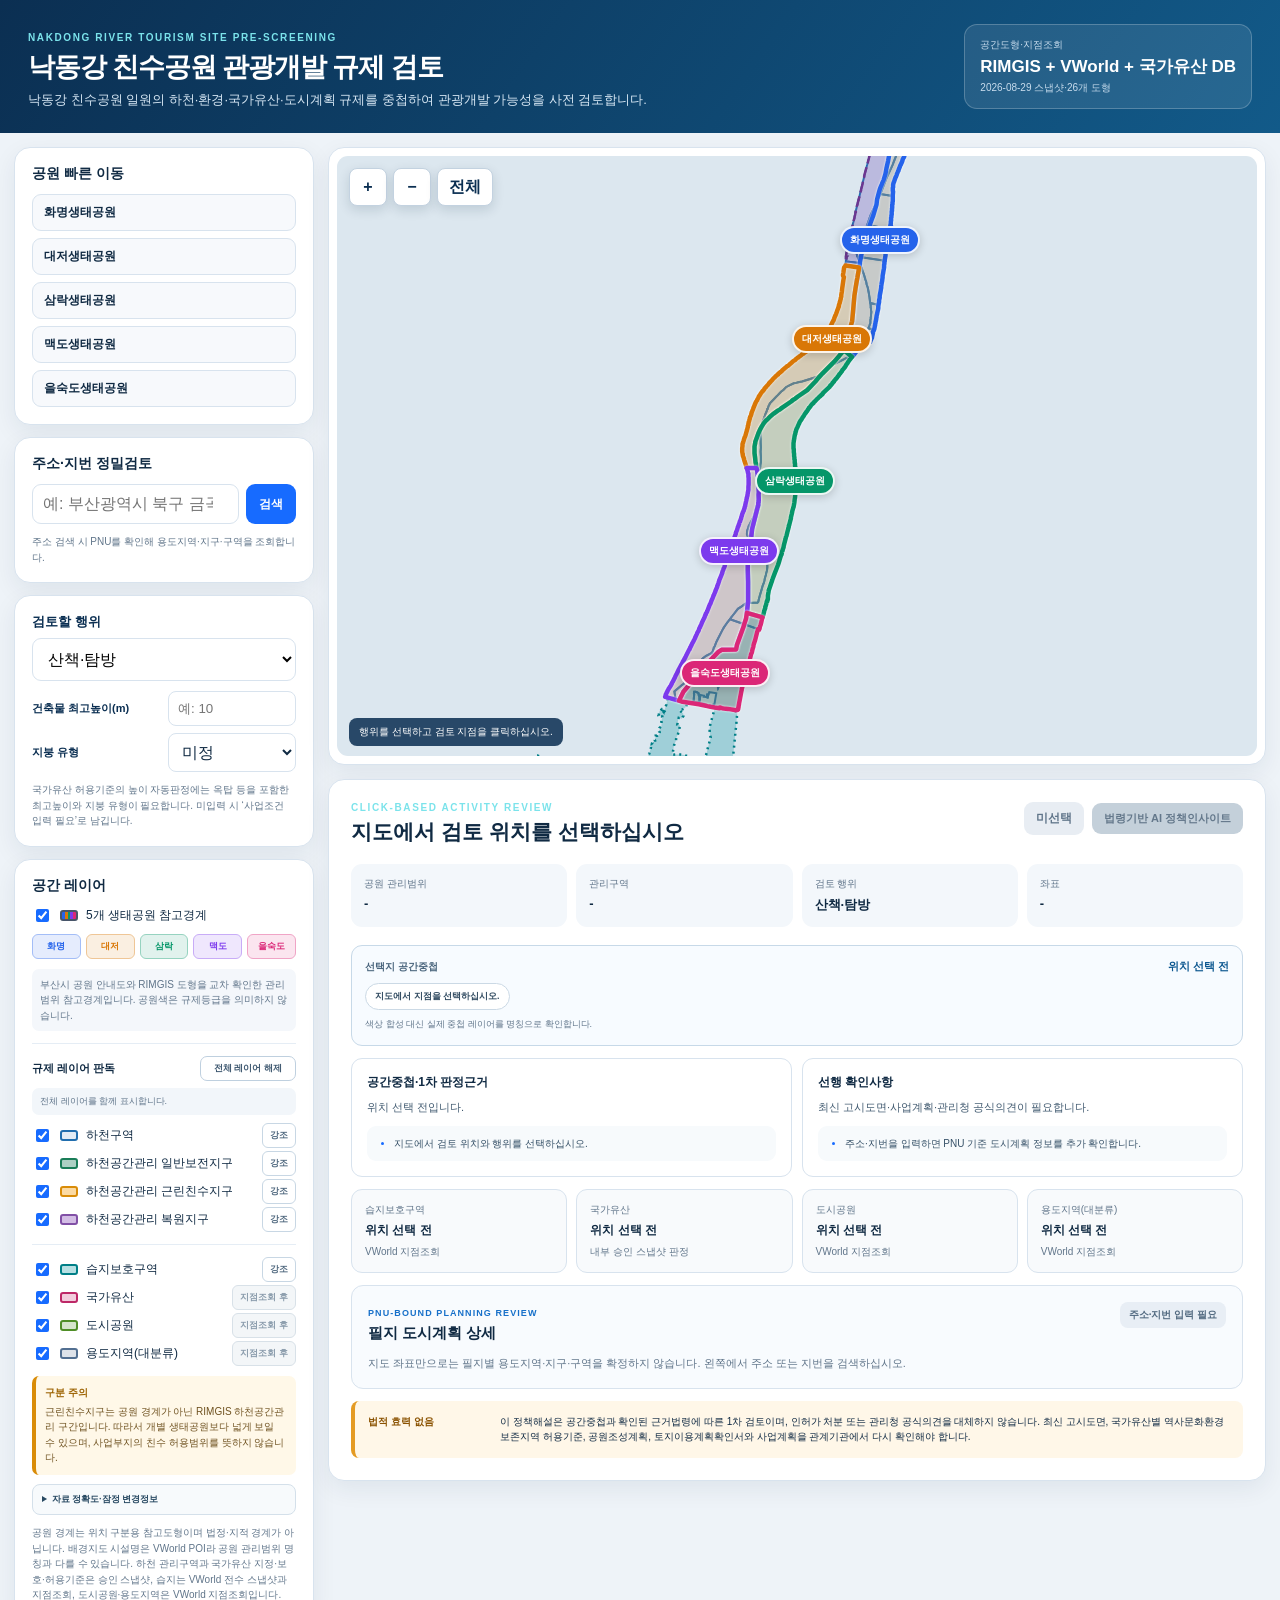
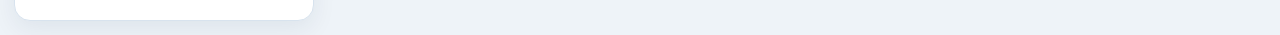
==== commit 0b0b20ea: "fix(river): clear layers from map controls" ====
--- a/src/westbusan/tourism_dashboard/assets/river-map/index.html
+++ b/src/westbusan/tourism_dashboard/assets/river-map/index.html
@@ -4,7 +4,7 @@
   <meta charset="utf-8">
   <meta name="viewport" content="width=device-width, initial-scale=1">
   <title>낙동강 친수공원 관광개발 규제 검토</title>
-  <link rel="stylesheet" href="map.css?v=20260829-park-layer-v16">
+  <link rel="stylesheet" href="map.css?v=20260829-layer-clear-v17">
 </head>
 <body>
   <header class="page-head">
@@ -77,7 +77,7 @@
         </div>
         <p class="control-help park-boundary-help">부산시 공원 안내도와 RIMGIS 도형을 교차 확인한 관리범위 참고경계입니다. 공원색은 규제등급을 의미하지 않습니다.</p>
         <div class="layer-divider" aria-hidden="true"></div>
-        <div class="layer-readability-head"><strong>규제 레이어 판독</strong><button id="reset-layer-focus" type="button">전체 레이어 복원</button></div>
+        <div class="layer-readability-head"><strong>규제 레이어 판독</strong><button id="clear-all-layers" type="button">전체 레이어 해제</button></div>
         <p id="layer-focus-status" class="layer-focus-status" role="status">전체 레이어를 함께 표시합니다.</p>
         <div class="layer-control-row"><label class="layer-toggle"><input type="checkbox" data-layer="river_area" checked><i class="swatch river"></i>하천구역</label><button type="button" class="layer-focus-button" data-focus-layer="river_area" aria-pressed="false" disabled>강조</button></div>
         <div class="layer-control-row"><label class="layer-toggle"><input type="checkbox" data-layer="general_conservation" checked><i class="swatch conservation"></i>하천공간관리 일반보전지구</label><button type="button" class="layer-focus-button" data-focus-layer="general_conservation" aria-pressed="false" disabled>강조</button></div>
@@ -160,6 +160,6 @@
     </section>
   </main>
 
-  <script src="map.js?v=20260829-park-layer-v16"></script>
+  <script src="map.js?v=20260829-layer-clear-v17"></script>
 </body>
 </html>
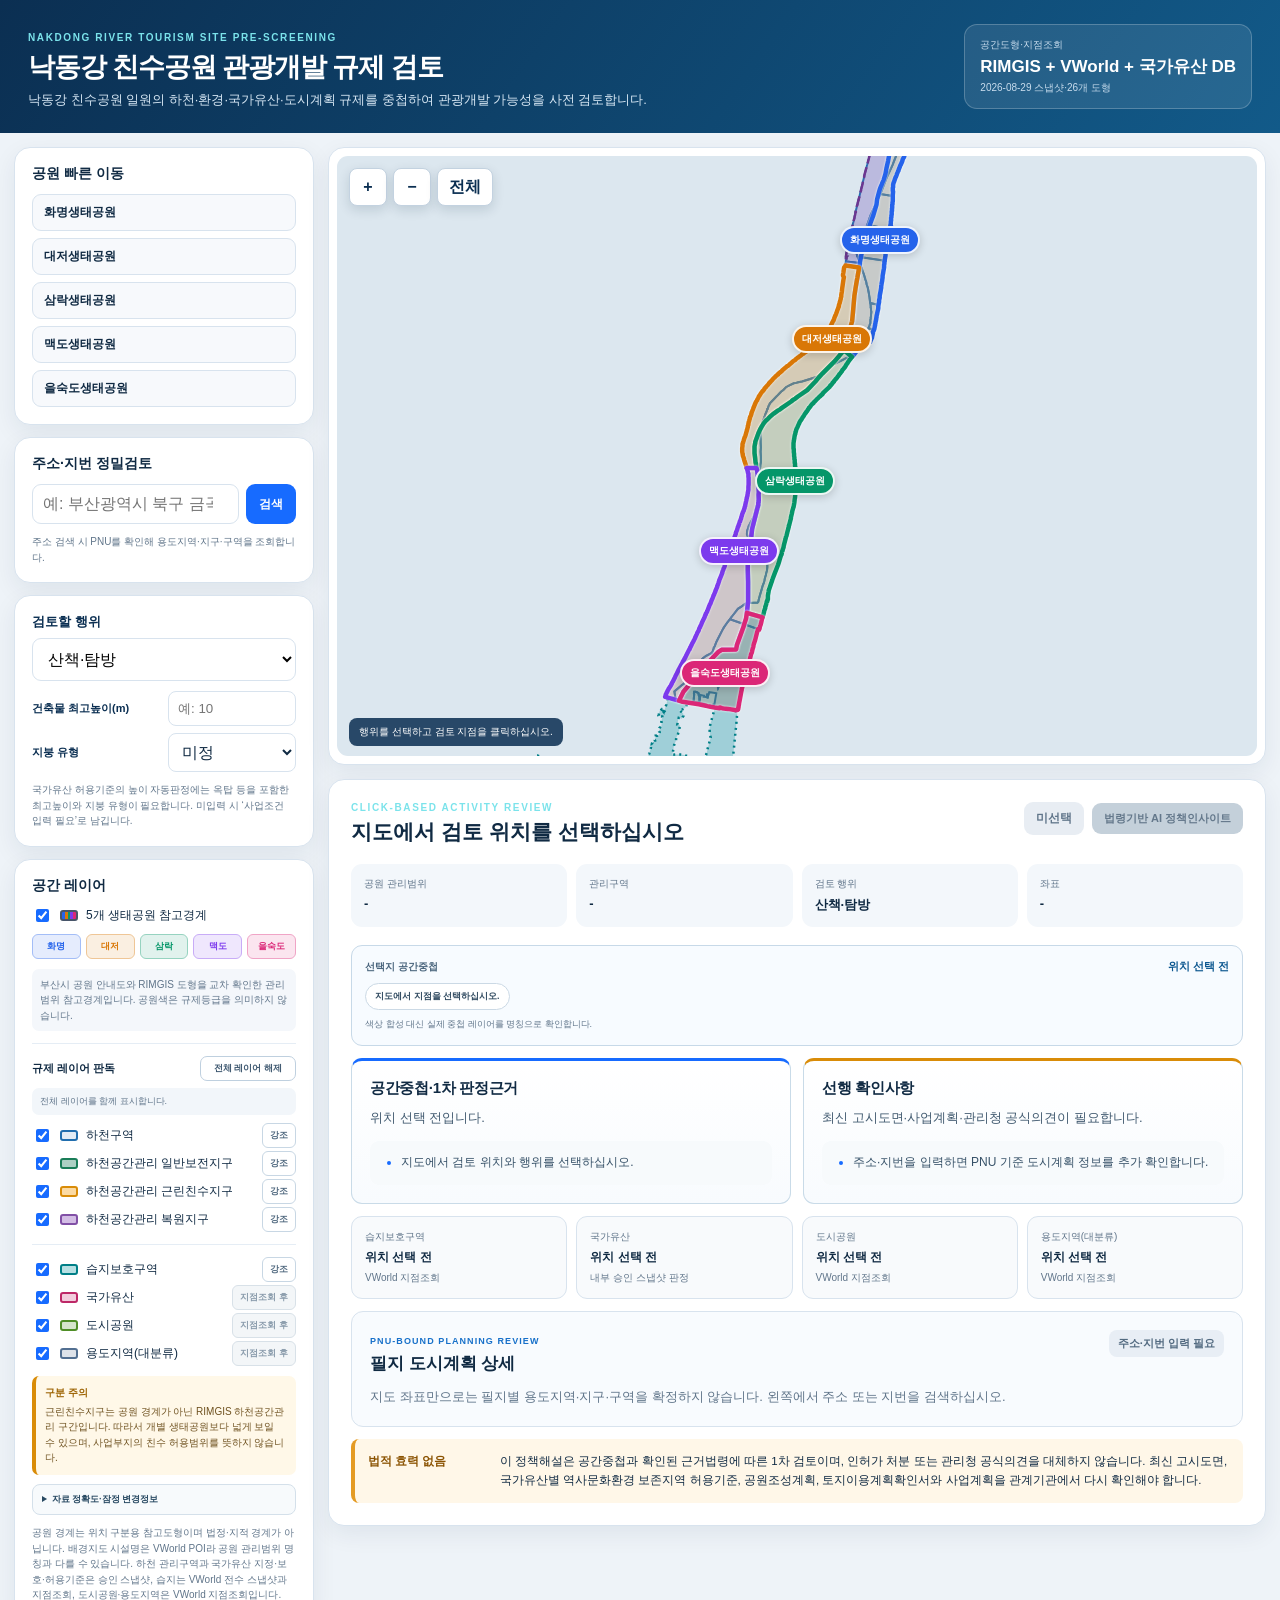
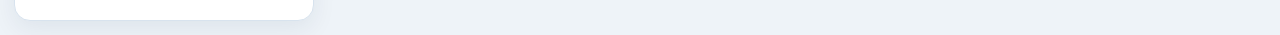
==== commit 53fed22f: "style(tourism): improve river insight readability" ====
--- a/src/westbusan/tourism_dashboard/assets/river-map/index.html
+++ b/src/westbusan/tourism_dashboard/assets/river-map/index.html
@@ -4,7 +4,7 @@
   <meta charset="utf-8">
   <meta name="viewport" content="width=device-width, initial-scale=1">
   <title>낙동강 친수공원 관광개발 규제 검토</title>
-  <link rel="stylesheet" href="map.css?v=20260829-layer-clear-v17">
+  <link rel="stylesheet" href="map.css?v=20260831-policy-readability-v23">
 </head>
 <body>
   <header class="page-head">
@@ -150,9 +150,23 @@
         <section id="policy-insight-panel" class="policy-insight" aria-labelledby="policy-insight-title" hidden>
           <div class="policy-insight-head"><div><span>POLICY INTERPRETATION + VERIFIED LEGAL BASIS</span><h3 id="policy-insight-title">선택지 정책인사이트</h3></div><strong id="policy-insight-status">대기</strong></div>
           <div id="policy-evidence-summary" class="policy-evidence-summary">공간중첩 판정과 검토 행위를 기준으로 법령 근거를 연결합니다.</div>
+          <div id="policy-evidence-counts" class="policy-evidence-counts" aria-label="근거 유형별 확인 수"></div>
+          <section class="policy-parcel-facts-section" aria-labelledby="policy-parcel-facts-title">
+            <div class="policy-parcel-facts-head"><h4 id="policy-parcel-facts-title">검증된 필지 사실</h4><strong id="policy-parcel-facts-status">필지 미확정</strong></div>
+            <div id="policy-parcel-facts" class="policy-parcel-facts"><p>위치 조회 후 PNU·지목·면적·도로접면·이용상황과 도시계획 지정을 표시합니다.</p></div>
+          </section>
           <p id="policy-insight-copy">AI 정책인사이트 버튼을 누르면 공간판정 등급은 유지하고, 법령 근거·대안·협의사항을 추가 설명합니다.</p>
-          <div class="policy-insight-grid"><div><h4>정책 판단 지원</h4><ul id="policy-options"></ul></div><div><h4>선행 확인·협의</h4><ul id="required-consultations"></ul></div></div>
-          <div id="legal-source-links" class="legal-source-links"></div>
+          <section class="policy-action-matrix" aria-labelledby="policy-action-matrix-title">
+            <div class="policy-action-matrix-head"><h4 id="policy-action-matrix-title">이 필지에서 검토할 수 있는 일</h4><span>서버 결정규칙 · AI 재분류 금지</span></div>
+            <div class="policy-action-groups">
+              <div class="is-reviewable"><h4>허가·협의를 전제로 검토 가능한 행위</h4><div id="reviewable-actions" class="action-screening-list"></div></div>
+              <div class="is-restricted"><h4>현재 계획대로 추진이 어려운 행위</h4><div id="restricted-actions" class="action-screening-list"></div></div>
+              <div class="is-pending"><h4>자료를 더 확인해야 하는 행위</h4><div id="pending-actions" class="action-screening-list"></div></div>
+            </div>
+          </section>
+          <div class="policy-insight-grid"><div><h4>검토 가능하게 하려면</h4><ul id="policy-options"></ul></div><div><h4>다음 확인·협의</h4><ul id="required-consultations"></ul></div></div>
+          <section class="legal-basis-section" aria-labelledby="legal-basis-title"><h4 id="legal-basis-title">왜 이런 결과인가요? · 근거법령</h4><div id="legal-source-links" class="legal-source-links"></div></section>
+          <p id="policy-insight-meta" class="policy-insight-meta"></p>
           <p id="policy-insight-limit" class="policy-insight-limit"></p>
         </section>
         <div class="legal-note"><strong>법적 효력 없음</strong><span>이 정책해설은 공간중첩과 확인된 근거법령에 따른 1차 검토이며, 인허가 처분 또는 관리청 공식의견을 대체하지 않습니다. 최신 고시도면, 국가유산별 역사문화환경 보존지역 허용기준, 공원조성계획, 토지이용계획확인서와 사업계획을 관계기관에서 다시 확인해야 합니다.</span></div>
@@ -160,6 +174,6 @@
     </section>
   </main>
 
-  <script src="map.js?v=20260829-layer-clear-v17"></script>
+  <script src="map.js?v=20260831-policy-readability-v23"></script>
 </body>
 </html>
--- a/src/westbusan/tourism_dashboard/assets/river-map/map.css
+++ b/src/westbusan/tourism_dashboard/assets/river-map/map.css
@@ -23,3 +23,19 @@
 
 /* v15: keep the five park reference boundaries readable during regulation focus. */
 #park-boundary-overlay{z-index:5}.park-boundary{stroke-width:4.5;filter:drop-shadow(0 0 1px rgba(255,255,255,.96))}.park-boundary.is-muted{opacity:.42}#river-map.has-focused-layer .park-boundary.is-regulation-context{fill-opacity:.03;stroke-opacity:.72;stroke-width:4.5;opacity:.78}#river-map.has-focused-layer .park-label{opacity:.86}
+
+/* v18: separate deterministic evidence from generated policy interpretation. */
+.policy-evidence-counts{display:grid;grid-template-columns:repeat(3,minmax(0,1fr));gap:7px;margin:9px 0}.policy-evidence-counts>div{padding:9px 10px;border:1px solid #cfe1e8;border-radius:9px;background:#fff}.policy-evidence-counts span,.policy-evidence-counts small{display:block;color:#61788a;font-size:8px}.policy-evidence-counts strong{display:block;margin:3px 0;color:#0b568f;font-size:14px}.policy-parcel-facts-section{margin:10px 0;padding:12px;border:1px solid #d4e7ed;border-radius:10px;background:#fff}.policy-parcel-facts-head{display:flex;align-items:center;justify-content:space-between;gap:10px;margin-bottom:8px}.policy-parcel-facts-head h4{margin:0;font-size:11px}.policy-parcel-facts-head strong{padding:5px 7px;border-radius:7px;font-size:8px}.policy-parcel-facts-head strong.is-confirmed{background:#e4f5ed;color:#087e63}.policy-parcel-facts-head strong.is-unconfirmed{background:#fff0d6;color:#9a5b00}.policy-parcel-facts{display:grid;grid-template-columns:repeat(3,minmax(0,1fr));gap:6px}.policy-parcel-facts>div{min-width:0;padding:8px;border-radius:8px;background:#f5f8fb}.policy-parcel-facts>div.is-wide{grid-column:1/-1}.policy-parcel-facts span{display:block;color:#61788a;font-size:8px}.policy-parcel-facts strong{display:block;overflow-wrap:anywhere;margin-top:3px;color:#203d55;font-size:10px;line-height:1.45}.policy-parcel-facts>p{grid-column:1/-1;margin:0;color:#61788a;font-size:9px;line-height:1.55}.policy-insight-meta{margin:9px 0 0!important;color:#6d8091!important;font-size:8px!important;line-height:1.5!important}.policy-insight-limit{margin-top:8px!important}
+@media (max-width:760px){.policy-parcel-facts{grid-template-columns:1fr 1fr}}
+@media (max-width:440px){.policy-evidence-counts{grid-template-columns:1fr}.policy-parcel-facts{grid-template-columns:1fr}.policy-parcel-facts>div.is-wide{grid-column:auto}}
+
+/* v20: plain-language, deterministic activity comparison and visible legal effects. */
+.policy-action-matrix{margin:12px 0;padding:13px;border:1px solid #c7dfe7;border-radius:11px;background:#fff}.policy-action-matrix-head{display:flex;align-items:center;justify-content:space-between;gap:10px;margin-bottom:9px}.policy-action-matrix-head h4,.legal-basis-section>h4{margin:0;color:#203d55;font-size:12px}.policy-action-matrix-head span{color:#668091;font-size:8px;font-weight:800}.policy-action-groups{display:grid;grid-template-columns:repeat(3,minmax(0,1fr));gap:8px}.policy-action-groups>div{min-width:0;padding:10px;border-radius:9px}.policy-action-groups>div>h4{margin:0 0 7px;font-size:9px;line-height:1.4}.policy-action-groups .is-reviewable{background:#edf8f3}.policy-action-groups .is-reviewable>h4{color:#087a5e}.policy-action-groups .is-restricted{background:#fff1ed}.policy-action-groups .is-restricted>h4{color:#a13c25}.policy-action-groups .is-pending{background:#fff8e8}.policy-action-groups .is-pending>h4{color:#8a6200}.action-screening-list{display:grid;gap:6px}.action-screening-card{padding:8px;border:1px solid rgba(61,91,112,.14);border-radius:8px;background:rgba(255,255,255,.82)}.action-screening-card.is-selected{border-color:#176bff;box-shadow:0 0 0 1px rgba(23,107,255,.12)}.action-screening-card-head{display:flex;align-items:center;justify-content:space-between;gap:6px}.action-screening-card strong{color:#203d55;font-size:10px}.action-screening-card span{color:#61788a;font-size:7px;font-weight:800}.action-screening-card p{margin:5px 0 0;color:#405a6e;font-size:8px;line-height:1.5}.action-screening-card small{display:block;margin-top:5px;color:#557183;font-size:7px;line-height:1.45}.action-screening-empty{margin:0;color:#61788a;font-size:8px;line-height:1.5}.legal-basis-section{margin-top:11px}.legal-source-links{display:grid;grid-template-columns:repeat(2,minmax(0,1fr));gap:7px;margin-top:8px}.legal-basis-card{padding:10px;border:1px solid #d4e7ed;border-radius:9px;background:#fff}.legal-basis-card a{display:inline;padding:0;border-radius:0;background:transparent;color:#0f5fbf;font-size:9px}.legal-basis-card p{margin:6px 0 0;color:#405a6e;font-size:8px;line-height:1.55}.legal-basis-card small{display:block;margin-top:5px;color:#087889;font-size:8px;font-weight:800;line-height:1.45}
+@media (max-width:760px){.policy-action-groups{grid-template-columns:1fr}.legal-source-links{grid-template-columns:1fr}}
+
+/* v23: readable policy interpretation and site-condition evidence. */
+.assessment-copy{gap:12px}.assessment-copy>div{padding:18px;border-color:#c9dbe8;background:linear-gradient(180deg,#fff,#f8fbfe)}.assessment-copy>div:first-child{border-top:3px solid #176bff}.assessment-copy>div:last-child{border-top:3px solid #d98c08}.assessment-copy h3{margin-bottom:9px;font-size:15px;letter-spacing:-.02em}.assessment-copy p{font-size:13px;line-height:1.72}.assessment-support-list{gap:8px;margin-top:12px;padding:12px 13px 12px 31px;font-size:12px;line-height:1.65}
+.parcel-planning{padding:18px}.parcel-planning-head h3{font-size:17px}.parcel-planning-head>strong{font-size:11px}.parcel-planning-results>p{font-size:13px;line-height:1.7}.planning-designations span{padding:7px 10px;font-size:12px}.planning-grid{gap:9px}.planning-grid div{padding:12px}.planning-grid span{font-size:11px}.planning-grid strong{margin-top:5px;font-size:13px;line-height:1.5}.planning-copy{gap:10px;margin-top:11px}.planning-copy p{padding:12px;font-size:12px;line-height:1.68}
+.policy-insight{padding:20px;border-color:#9fd3dc;box-shadow:0 10px 28px rgba(11,111,133,.09)}.policy-insight-head h3{margin-top:5px;font-size:20px;line-height:1.35;letter-spacing:-.025em}.policy-insight-head span{font-size:10px}.policy-insight-head>strong{padding:7px 10px;font-size:11px}.policy-insight>p{margin:15px 0;font-size:14px;line-height:1.78}.policy-evidence-summary{padding:12px 14px;font-size:13px;line-height:1.65}.policy-evidence-counts{gap:9px;margin:12px 0}.policy-evidence-counts>div{padding:11px 12px}.policy-evidence-counts span,.policy-evidence-counts small{font-size:10px;line-height:1.45}.policy-evidence-counts strong{margin:4px 0;font-size:18px}.policy-parcel-facts-section{margin:13px 0;padding:15px}.policy-parcel-facts-head{margin-bottom:11px}.policy-parcel-facts-head h4{font-size:14px}.policy-parcel-facts-head strong{font-size:10px}.policy-parcel-facts{gap:8px}.policy-parcel-facts>div{padding:11px}.policy-parcel-facts span{font-size:10px}.policy-parcel-facts strong{margin-top:5px;font-size:13px;line-height:1.55}.policy-parcel-facts>p{font-size:12px;line-height:1.65}
+.policy-action-matrix{margin:15px 0;padding:16px}.policy-action-matrix-head{margin-bottom:12px}.policy-action-matrix-head h4,.legal-basis-section>h4{font-size:15px}.policy-action-matrix-head span{font-size:10px}.policy-action-groups{gap:10px}.policy-action-groups>div{padding:13px}.policy-action-groups>div>h4{margin-bottom:9px;font-size:12px;line-height:1.5}.action-screening-list{gap:8px}.action-screening-card{padding:11px}.action-screening-card strong{font-size:13px}.action-screening-card span{font-size:10px}.action-screening-card p{margin-top:7px;font-size:12px;line-height:1.62}.action-screening-card small{margin-top:7px;font-size:11px;line-height:1.55}.action-screening-empty{font-size:12px;line-height:1.6}.policy-insight-grid{gap:11px}.policy-insight-grid>div{padding:15px}.policy-insight-grid h4{margin-bottom:9px;font-size:14px}.policy-insight-grid ul{padding-left:20px;font-size:13px;line-height:1.72}.legal-basis-section{margin-top:14px}.legal-source-links{gap:9px;margin-top:10px}.legal-basis-card{padding:13px}.legal-basis-card a{font-size:12px;line-height:1.5}.legal-basis-card p{margin-top:8px;font-size:12px;line-height:1.65}.legal-basis-card small{margin-top:7px;font-size:11px;line-height:1.55}.policy-insight-meta{margin-top:12px!important;font-size:10.5px!important;line-height:1.6!important}.policy-insight-limit{margin-top:10px!important;padding-top:12px;font-size:11.5px!important;line-height:1.68!important}.legal-note{font-size:11.5px;line-height:1.65}
+@media (max-width:760px){.assessment-copy>div{padding:15px}.policy-insight{padding:16px}.policy-insight-head{flex-direction:column}.policy-insight-head h3{font-size:18px}.policy-insight>p{font-size:13px}.policy-evidence-summary{font-size:12px}.policy-insight-grid ul{font-size:12px}.policy-action-matrix{padding:13px}}
